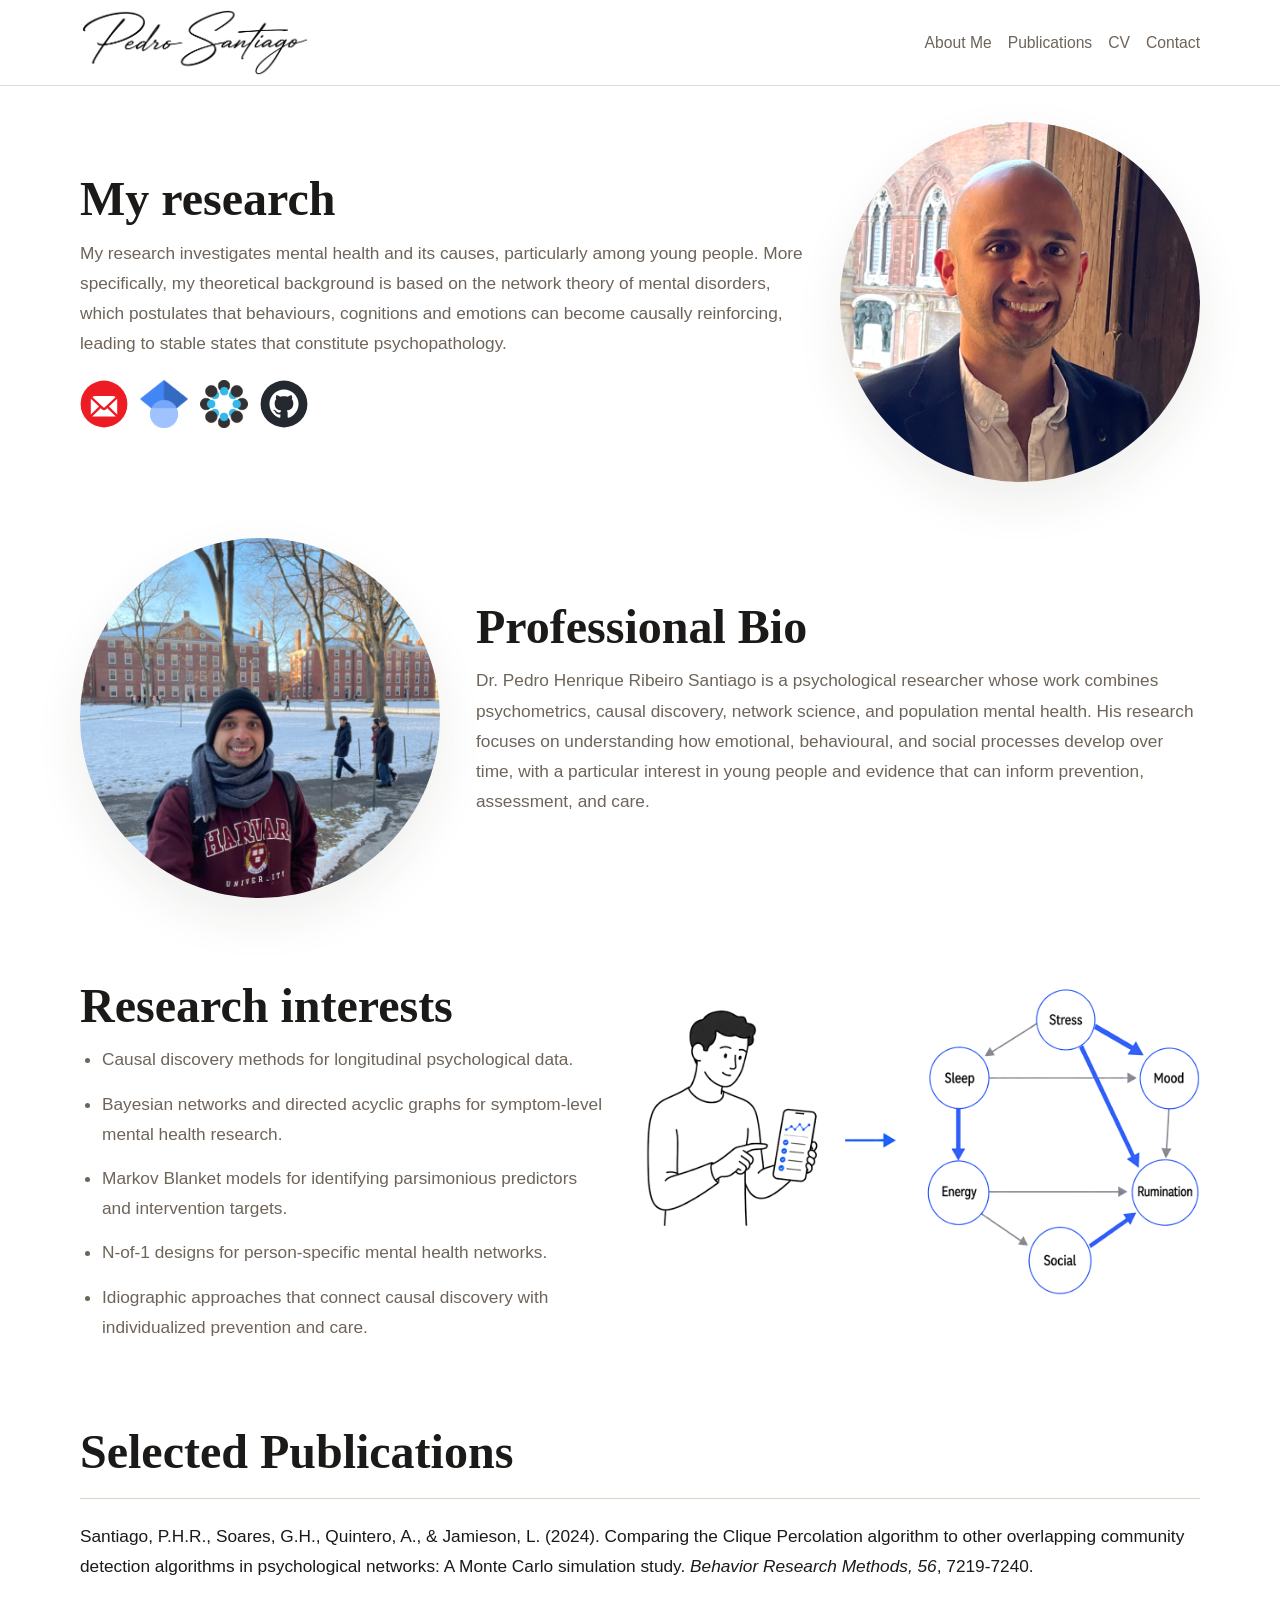
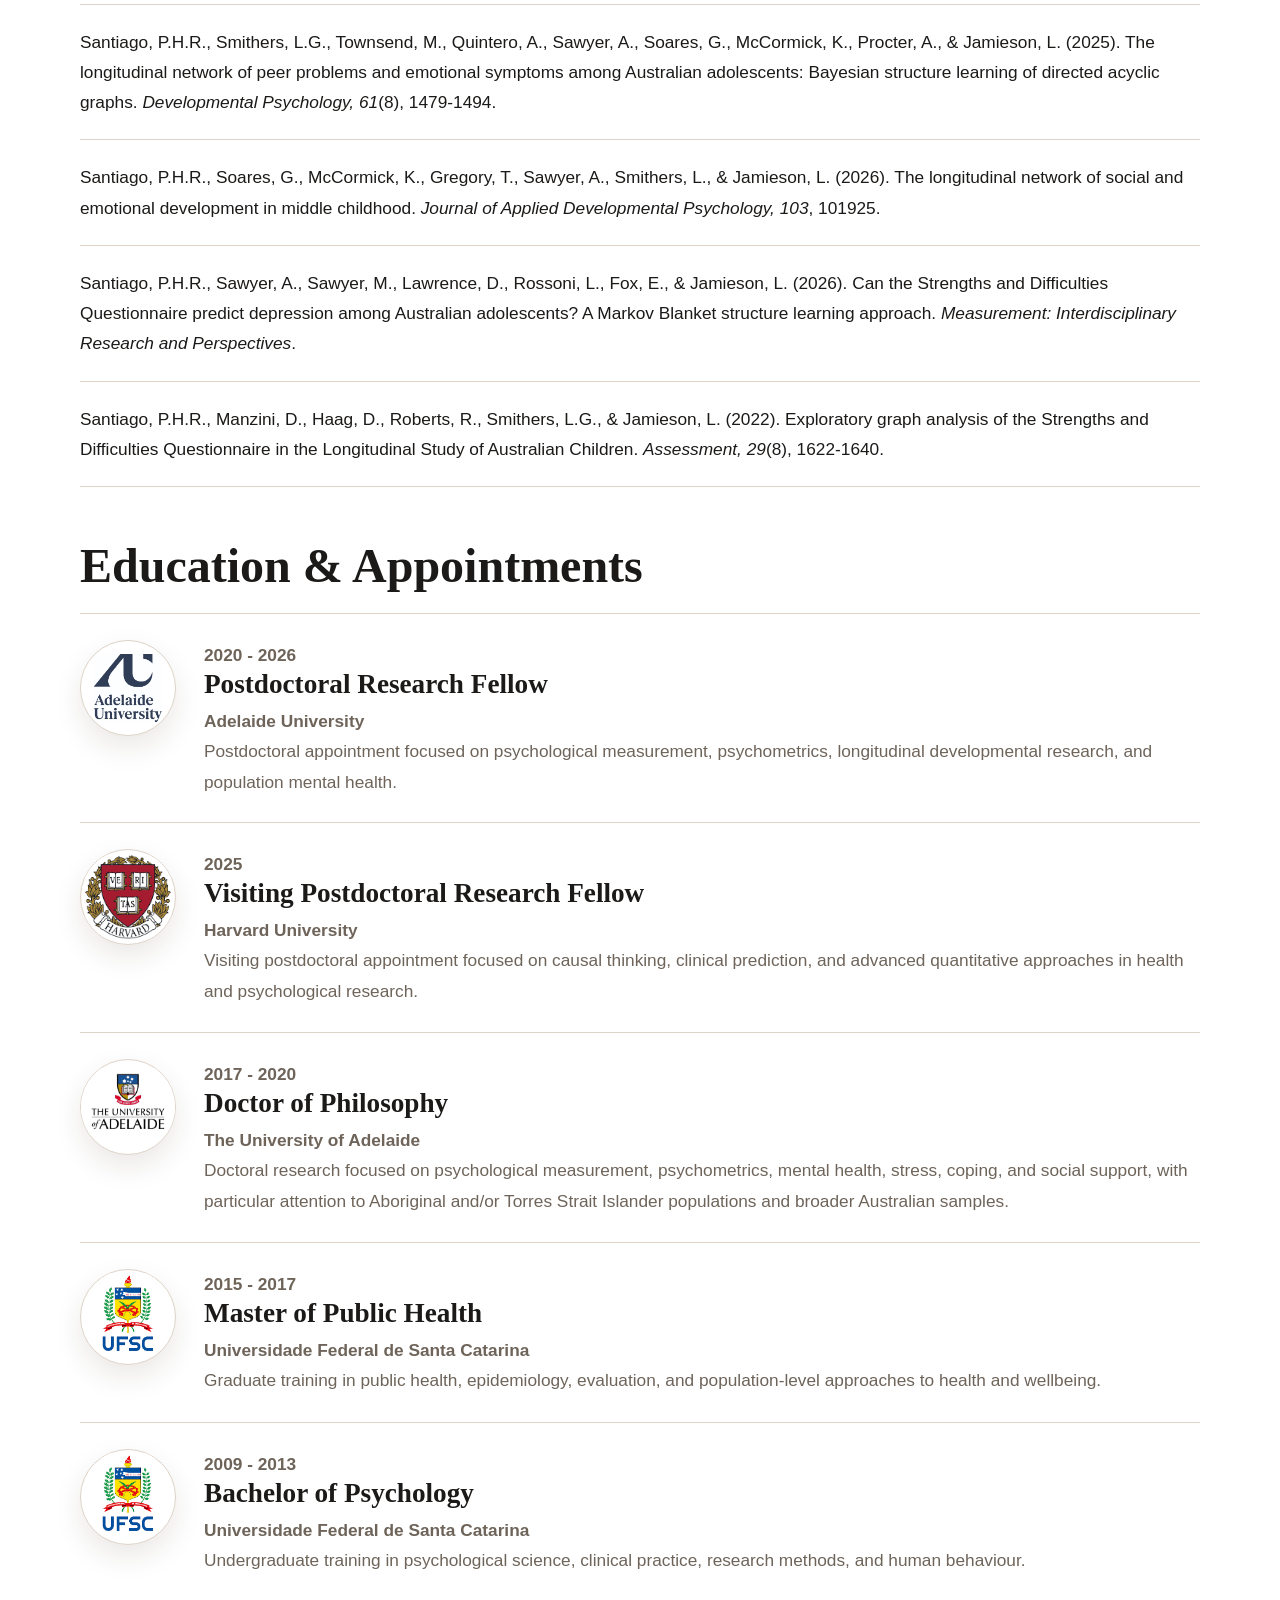
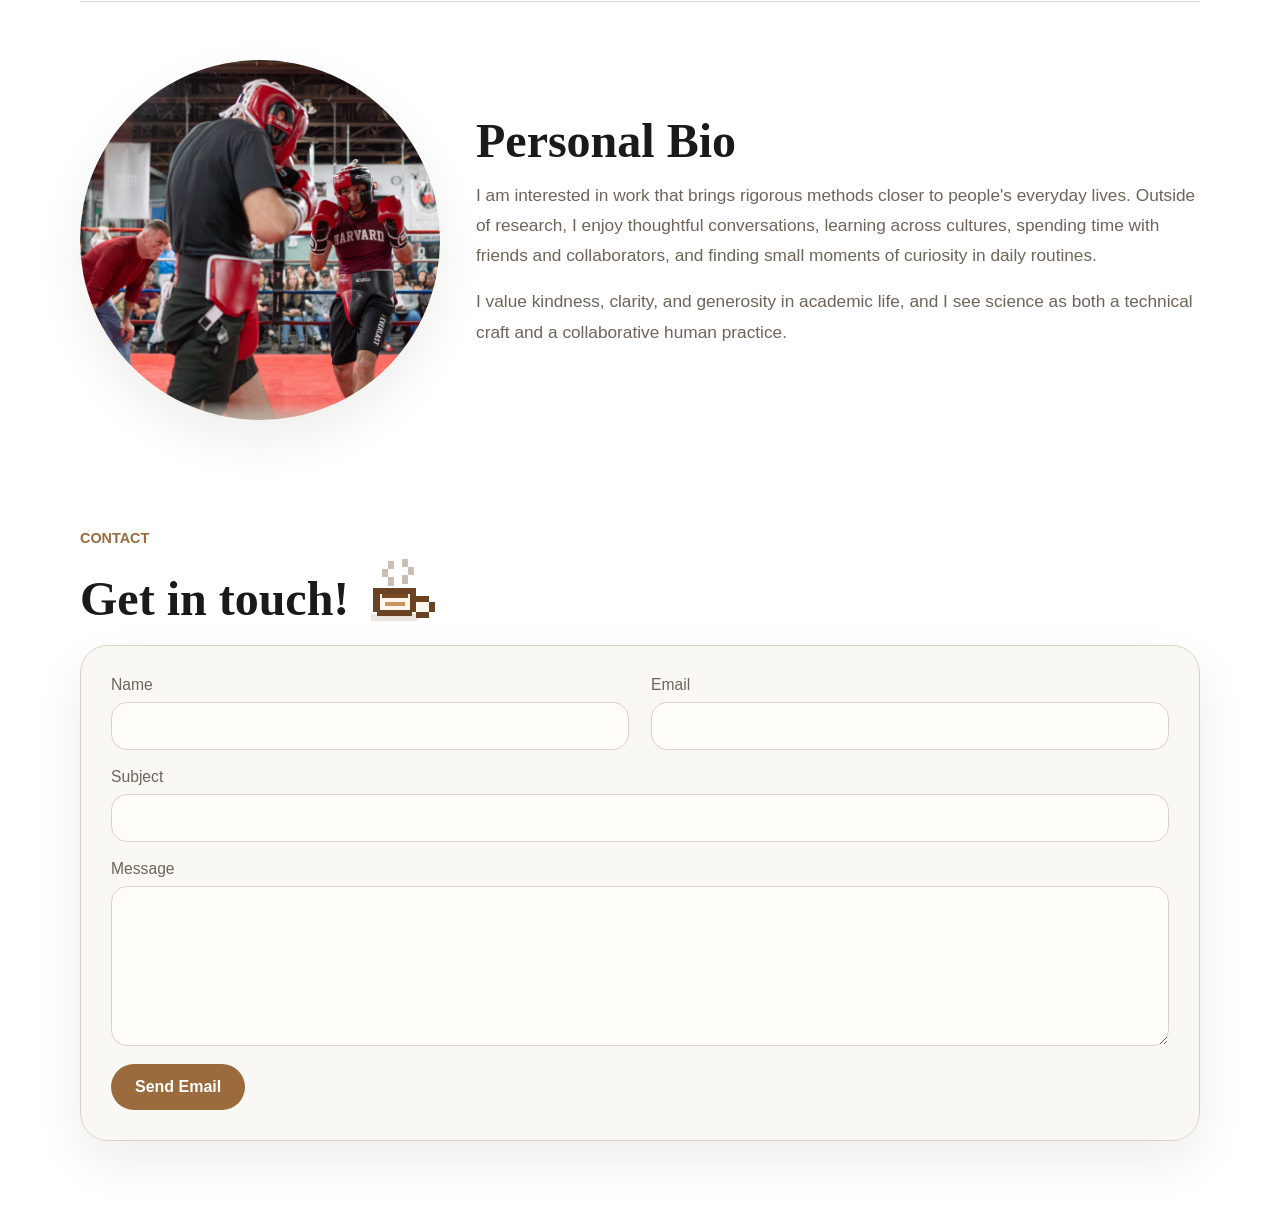
==== index.html @ 16406cd9 "Initial personal website" ====
<!DOCTYPE html>
<html lang="en">
  <head>
    <meta charset="UTF-8" />
    <meta name="viewport" content="width=device-width, initial-scale=1.0" />
    <title>Pedro Henrique Ribeiro Santiago</title>
    <link rel="stylesheet" href="styles.css" />
  </head>
  <body>
    <header class="site-header">
      <div class="header-inner">
        <a class="site-signature" href="./index.html" aria-label="Pedro Henrique Ribeiro Santiago home">
          <img
            src="./assets/signature.png"
            alt="Pedro Henrique Ribeiro Santiago"
          />
        </a>
        <nav class="site-nav" aria-label="Primary">
          <a href="./index.html#professional-bio">About Me</a>
          <a href="./publications.html">Publications</a>
          <a href="./cv.html">CV</a>
          <a href="./index.html#contact">Contact</a>
        </nav>
      </div>
    </header>

    <main class="page">
      <section class="feature-card research-intro section" id="home" aria-labelledby="home-title">
        <div class="feature-copy">
          <h2 id="home-title">My research</h2>
          <p>
            My research investigates mental health and its causes, particularly
            among young people. More specifically, my theoretical background is
            based on the network theory of mental disorders, which postulates
            that behaviours, cognitions and emotions can become causally
            reinforcing, leading to stable states that constitute
            psychopathology.
          </p>
          <div class="profile-links" aria-label="Academic profile links">
            <a href="#contact" aria-label="Contact by email">
              <img src="./assets/email.svg" alt="" />
            </a>
            <a
              href="https://scholar.google.com/citations?user=TGJTQwYAAAAJ"
              target="_blank"
              rel="noreferrer"
              aria-label="Google Scholar profile"
            >
              <img src="./assets/scholar.png" alt="" />
            </a>
            <a
              href="https://osf.io/user/zxw4c?tab=2"
              target="_blank"
              rel="noreferrer"
              aria-label="Open Science Framework profile"
            >
              <img src="./assets/osf-logo.png" alt="" />
            </a>
            <a
              href="https://github.com/pedro-ribeirosantiago"
              target="_blank"
              rel="noreferrer"
              aria-label="GitHub profile"
            >
              <img src="./assets/github.svg" alt="" />
            </a>
          </div>
        </div>
        <div class="feature-media portrait-circle">
          <img
            src="./assets/pedro.png"
            alt="Portrait of Pedro Henrique Ribeiro Santiago"
          />
        </div>
      </section>

      <section class="feature-card bio-feature section" id="professional-bio" aria-labelledby="bio-title">
        <div class="feature-media portrait-circle">
          <img
            src="./assets/harvard-photo-circle.jpg"
            alt="Pedro Henrique Ribeiro Santiago at Harvard University"
          />
        </div>
        <div class="feature-copy">
          <h2 id="bio-title">Professional Bio</h2>
          <p>
            Dr. Pedro Henrique Ribeiro Santiago is a psychological researcher
            whose work combines psychometrics, causal discovery, network
            science, and population mental health. His research focuses on
            understanding how emotional, behavioural, and social processes
            develop over time, with a particular interest in young people and
            evidence that can inform prevention, assessment, and care.
          </p>
        </div>
      </section>

      <section class="feature-card feature-card-reverse section" id="about" aria-labelledby="about-title">
        <div class="feature-copy">
          <h2 id="about-title">Research interests</h2>
          <ul class="research-list">
            <li>Causal discovery methods for longitudinal psychological data.</li>
            <li>Bayesian networks and directed acyclic graphs for symptom-level mental health research.</li>
            <li>Markov Blanket models for identifying parsimonious predictors and intervention targets.</li>
            <li>N-of-1 designs for person-specific mental health networks.</li>
            <li>Idiographic approaches that connect causal discovery with individualized prevention and care.</li>
          </ul>
        </div>
        <div class="feature-media network-panel">
          <img
            src="./assets/research-interests.png"
            alt="Diagram of a person-specific network model using repeated daily assessments"
          />
        </div>
      </section>

      <section class="publications section" aria-labelledby="selected-publications-title">
        <div class="section-heading">
          <h2 id="selected-publications-title">Selected Publications</h2>
        </div>

        <ol class="publication-list">
          <li>
            Santiago, P.H.R., Soares, G.H., Quintero, A., &amp; Jamieson, L.
            (2024). Comparing the Clique Percolation algorithm to other
            overlapping community detection algorithms in psychological
            networks: A Monte Carlo simulation study.
            <em>Behavior Research Methods, 56</em>, 7219-7240.
          </li>
          <li>
            Santiago, P.H.R., Smithers, L.G., Townsend, M., Quintero, A.,
            Sawyer, A., Soares, G., McCormick, K., Procter, A., &amp; Jamieson,
            L. (2025). The longitudinal network of peer problems and emotional
            symptoms among Australian adolescents: Bayesian structure learning
            of directed acyclic graphs.
            <em>Developmental Psychology, 61</em>(8), 1479-1494.
          </li>
          <li>
            Santiago, P.H.R., Soares, G., McCormick, K., Gregory, T., Sawyer,
            A., Smithers, L., &amp; Jamieson, L. (2026). The longitudinal network
            of social and emotional development in middle childhood.
            <em>Journal of Applied Developmental Psychology, 103</em>, 101925.
          </li>
          <li>
            Santiago, P.H.R., Sawyer, A., Sawyer, M., Lawrence, D., Rossoni,
            L., Fox, E., &amp; Jamieson, L. (2026). Can the Strengths and
            Difficulties Questionnaire predict depression among Australian
            adolescents? A Markov Blanket structure learning approach.
            <em>Measurement: Interdisciplinary Research and Perspectives</em>.
          </li>
          <li>
            Santiago, P.H.R., Manzini, D., Haag, D., Roberts, R., Smithers,
            L.G., &amp; Jamieson, L. (2022). Exploratory graph analysis of the
            Strengths and Difficulties Questionnaire in the Longitudinal Study
            of Australian Children. <em>Assessment, 29</em>(8), 1622-1640.
          </li>
        </ol>
      </section>

      <section class="education section education-parallax" aria-labelledby="education-title">
        <div class="section-heading">
          <h2 id="education-title">Education &amp; Appointments</h2>
        </div>

        <div class="education-list">
          <article class="education-item">
            <div class="education-logo education-logo-au">
              <img
                src="./assets/au-logo-stacked-cmyk.jpg"
                alt="Adelaide University logo"
              />
            </div>
            <div class="education-copy">
              <p class="education-date">2020 - 2026</p>
              <h3>Postdoctoral Research Fellow</h3>
              <p class="education-place">Adelaide University</p>
              <p>
                Postdoctoral appointment focused on psychological measurement,
                psychometrics, longitudinal developmental research, and
                population mental health.
              </p>
            </div>
          </article>

          <article class="education-item">
            <div class="education-logo">
              <img
                src="./assets/harvard.png"
                alt="Harvard University logo"
              />
            </div>
            <div class="education-copy">
              <p class="education-date">2025</p>
              <h3>Visiting Postdoctoral Research Fellow</h3>
              <p class="education-place">Harvard University</p>
              <p>
                Visiting postdoctoral appointment focused on causal thinking,
                clinical prediction, and advanced quantitative approaches in
                health and psychological research.
              </p>
            </div>
          </article>

          <article class="education-item">
            <div class="education-logo education-logo-adelaide">
              <img
                src="./assets/adelaide.jpg"
                alt="The University of Adelaide logo"
              />
            </div>
            <div class="education-copy">
              <p class="education-date">2017 - 2020</p>
              <h3>Doctor of Philosophy</h3>
              <p class="education-place">The University of Adelaide</p>
              <p>
                Doctoral research focused on psychological measurement,
                psychometrics, mental health, stress, coping, and social
                support, with particular attention to Aboriginal and/or Torres
                Strait Islander populations and broader Australian samples.
              </p>
            </div>
          </article>

          <article class="education-item">
            <div class="education-logo">
              <img
                src="./assets/ufsc.png"
                alt="Universidade Federal de Santa Catarina logo"
              />
            </div>
            <div class="education-copy">
              <p class="education-date">2015 - 2017</p>
              <h3>Master of Public Health</h3>
              <p class="education-place">
                Universidade Federal de Santa Catarina
              </p>
              <p>
                Graduate training in public health, epidemiology, evaluation,
                and population-level approaches to health and wellbeing.
              </p>
            </div>
          </article>

          <article class="education-item">
            <div class="education-logo">
              <img
                src="./assets/ufsc.png"
                alt="Universidade Federal de Santa Catarina logo"
              />
            </div>
            <div class="education-copy">
              <p class="education-date">2009 - 2013</p>
              <h3>Bachelor of Psychology</h3>
              <p class="education-place">
                Universidade Federal de Santa Catarina
              </p>
              <p>
                Undergraduate training in psychological science, clinical
                practice, research methods, and human behaviour.
              </p>
            </div>
          </article>
        </div>
      </section>

      <section class="feature-card bio-feature section personal-bio" id="personal-bio" aria-labelledby="personal-bio-title">
        <div class="feature-media portrait-circle personal-bio-photo">
          <img
            src="./assets/personal-bio.jpg"
            alt="Pedro Henrique Ribeiro Santiago boxing at Harvard"
          />
        </div>
        <div class="feature-copy">
          <h2 id="personal-bio-title">Personal Bio</h2>
          <p>
            I am interested in work that brings rigorous methods closer to
            people&apos;s everyday lives. Outside of research, I enjoy thoughtful
            conversations, learning across cultures, spending time with friends
            and collaborators, and finding small moments of curiosity in daily
            routines.
          </p>
          <p>
            I value kindness, clarity, and generosity in academic life, and I
            see science as both a technical craft and a collaborative human
            practice.
          </p>
        </div>
      </section>

      <section class="contact section" id="contact" aria-labelledby="contact-title">
        <div class="section-heading">
          <p class="eyebrow">Contact</p>
          <div class="contact-title-row">
            <h2 id="contact-title">Get in touch!</h2>
            <div class="coffee-illustration" aria-hidden="true">
              <svg viewBox="0 0 80 66" role="presentation" shape-rendering="crispEdges">
                <g class="pixel-steam">
                  <rect x="28" y="4" width="6" height="8" />
                  <rect x="22" y="12" width="6" height="8" />
                  <rect x="28" y="20" width="6" height="8" />
                </g>
                <g class="pixel-steam pixel-steam-two">
                  <rect x="42" y="2" width="6" height="8" />
                  <rect x="48" y="10" width="6" height="8" />
                  <rect x="42" y="18" width="6" height="8" />
                </g>
                <rect class="pixel-shadow" x="12" y="56" width="46" height="6" />
                <rect class="pixel-outline" x="14" y="30" width="42" height="6" />
                <rect class="pixel-cup" x="18" y="36" width="34" height="18" />
                <rect class="pixel-outline" x="18" y="52" width="34" height="6" />
                <rect class="pixel-outline" x="14" y="36" width="6" height="18" />
                <rect class="pixel-outline" x="50" y="36" width="6" height="18" />
                <rect class="pixel-coffee" x="22" y="36" width="26" height="4" />
                <rect class="pixel-line" x="25" y="44" width="20" height="4" />
                <rect class="pixel-outline" x="56" y="38" width="12" height="6" />
                <rect class="pixel-outline" x="68" y="44" width="6" height="10" />
                <rect class="pixel-outline" x="56" y="54" width="12" height="6" />
                <rect class="pixel-cup" x="56" y="44" width="12" height="10" />
              </svg>
            </div>
          </div>
        </div>

        <form class="contact-form" id="contact-form" novalidate>
          <input
            type="hidden"
            name="access_key"
            value="REPLACE_WITH_YOUR_WEB3FORMS_ACCESS_KEY"
          />
          <input
            type="hidden"
            name="subject"
            value="Website contact from pedrohenriqueribeirosantiago.com"
          />
          <input
            type="hidden"
            name="from_name"
            value="Pedro Henrique Ribeiro Santiago Website"
          />
          <input type="hidden" name="replyto" value="phrs16@gmail.com" />
          <input
            type="checkbox"
            name="botcheck"
            class="botcheck"
            tabindex="-1"
            autocomplete="off"
          />
          <label>
            Name
            <input type="text" name="name" required />
          </label>
          <label>
            Email
            <input type="email" name="email" required />
          </label>
          <label>
            Subject
            <input type="text" name="user_subject" required />
          </label>
          <label>
            Message
            <textarea name="message" rows="6" required></textarea>
          </label>
          <button type="submit">Send Email</button>
          <p class="form-status" id="form-status" aria-live="polite"></p>
        </form>
      </section>
    </main>

    <script>
      const contactForm = document.getElementById("contact-form");
      const formStatus = document.getElementById("form-status");
      const accessKeyField = contactForm.querySelector(
        'input[name="access_key"]'
      );

      contactForm.addEventListener("submit", async (event) => {
        event.preventDefault();

        if (
          !accessKeyField.value ||
          accessKeyField.value === "REPLACE_WITH_YOUR_WEB3FORMS_ACCESS_KEY"
        ) {
          formStatus.textContent =
            "Add your Web3Forms access key in the HTML before using this form.";
          formStatus.dataset.state = "error";
          return;
        }

        const formData = new FormData(contactForm);
        const object = Object.fromEntries(formData);

        object.subject = `Website contact: ${formData.get("user_subject")}`;
        object.replyto = formData.get("email");

        formStatus.textContent = "Sending message...";
        formStatus.dataset.state = "pending";

        try {
          const response = await fetch("https://api.web3forms.com/submit", {
            method: "POST",
            headers: {
              "Content-Type": "application/json",
              Accept: "application/json",
            },
            body: JSON.stringify(object),
          });

          const result = await response.json();

          if (response.ok) {
            formStatus.textContent = "Your message has been sent successfully.";
            formStatus.dataset.state = "success";
            contactForm.reset();
            return;
          }

          formStatus.textContent =
            result.message || "The message could not be sent right now.";
          formStatus.dataset.state = "error";
        } catch (error) {
          formStatus.textContent =
            "The message could not be sent right now. Please try again later.";
          formStatus.dataset.state = "error";
        }
      });

      const educationSection = document.querySelector(".education-parallax");

      if (educationSection) {
        const revealEducation = () => {
          educationSection.classList.add("is-revealed");
        };

        educationSection.classList.add("education-ready");

        if (window.matchMedia("(prefers-reduced-motion: reduce)").matches) {
          revealEducation();
        } else {
          const educationObserver = new IntersectionObserver(
            (entries, observer) => {
              entries.forEach((entry) => {
                if (!entry.isIntersecting) return;

                revealEducation();
                observer.unobserve(entry.target);
              });
            },
            {
              rootMargin: "0px 0px -18% 0px",
              threshold: 0.18,
            }
          );

          educationObserver.observe(educationSection);
        }
      }
    </script>
  </body>
</html>
---- styles.css ----
:root {
  --background: #ffffff;
  --surface: #f7f3ee;
  --surface-strong: #ece2d4;
  --text: #1c1a18;
  --muted: #6e645a;
  --line: #ddd2c6;
  --accent: #9b6b3d;
  --accent-deep: #6b4222;
  --shadow: 0 20px 50px rgba(56, 39, 24, 0.08);
}

* {
  box-sizing: border-box;
}

html {
  scroll-behavior: smooth;
}

body {
  margin: 0;
  background: #ffffff;
  color: var(--text);
  font-family: "Avenir Next", "Segoe UI", Helvetica, Arial, sans-serif;
}

a {
  color: inherit;
}

img {
  display: block;
  width: 100%;
  height: auto;
}

.site-header {
  position: sticky;
  top: 0;
  z-index: 10;
  background: rgba(255, 255, 255, 0.92);
  backdrop-filter: blur(14px);
  border-bottom: 1px solid rgba(221, 210, 198, 0.8);
}

.header-inner {
  width: min(1120px, calc(100% - 40px));
  margin: 0 auto;
  padding: 8px 0;
  display: flex;
  align-items: center;
  justify-content: space-between;
  gap: 24px;
}

.site-signature {
  display: block;
  flex: 0 1 230px;
  min-width: 165px;
}

.site-signature img {
  display: block;
  width: 100%;
  height: auto;
}

.site-nav a {
  text-decoration: none;
}

.site-nav {
  display: flex;
  flex-wrap: wrap;
  gap: 16px;
  justify-content: flex-end;
}

.site-nav a {
  color: var(--muted);
  font-size: 0.98rem;
}

.page {
  width: min(1120px, calc(100% - 40px));
  margin: 0 auto;
  padding: 22px 0 88px;
}

.page-narrow {
  width: min(1120px, calc(100% - 40px));
}

.section {
  scroll-margin-top: 96px;
}

.hero {
  padding: 16px 0 18px;
}

.hero-copy {
  padding: 26px 0 12px;
}

.eyebrow {
  margin: 0 0 10px;
  color: var(--accent);
  font-size: 0.9rem;
  font-weight: 600;
  letter-spacing: 0;
  text-transform: uppercase;
}

h1,
h2 {
  margin: 0;
  font-family: "Iowan Old Style", "Palatino Linotype", "Book Antiqua", Georgia,
    serif;
  font-weight: 600;
  line-height: 0.95;
}

h1 {
  width: 100%;
  font-size: 3.8rem;
  line-height: 1;
  letter-spacing: 0;
  white-space: normal;
}

h2 {
  margin-bottom: 16px;
  font-size: 3rem;
}

.intro,
.feature-copy p,
.research-list li,
.publication-list li {
  font-size: 1.08rem;
  line-height: 1.75;
}

.intro {
  max-width: 640px;
  margin: 18px 0 0;
  color: var(--muted);
}

.feature-card {
  display: grid;
  grid-template-columns: 1.05fr 1fr;
  gap: 36px;
  align-items: center;
  padding: 28px 0;
}

.feature-card-reverse {
  grid-template-columns: 1fr 1.05fr;
}

.home-feature {
  grid-template-columns: 1fr minmax(260px, 360px);
}

.research-intro {
  grid-template-columns: 1fr minmax(260px, 360px);
  padding: 14px 0 28px;
}

.research-intro .feature-copy {
  max-width: 100%;
}

.research-intro .portrait-circle {
  justify-self: end;
}

.bio-feature {
  grid-template-columns: minmax(240px, 360px) 1fr;
}

.bio-feature .portrait-circle {
  justify-self: start;
}

.personal-bio {
  margin: 18px 0 28px;
  padding: 40px 0;
}

.feature-media {
  overflow: hidden;
  border-radius: 28px;
  box-shadow: var(--shadow);
  background: var(--surface);
  aspect-ratio: 4 / 5;
}

.feature-media img {
  width: 100%;
  height: 100%;
  object-fit: cover;
  object-position: center 25%;
}

.portrait-circle {
  aspect-ratio: 1;
  border-radius: 50%;
  max-width: 360px;
  justify-self: end;
}

.portrait-circle img {
  object-position: center 18%;
}

.personal-bio-photo img {
  object-position: 77% 46%;
}

.feature-copy {
  padding: 0;
}

.feature-copy p {
  margin: 0 0 16px;
  color: var(--muted);
}

.profile-links {
  display: flex;
  flex-wrap: wrap;
  gap: 12px;
  margin-top: 22px;
}

.profile-links a {
  display: grid;
  width: 48px;
  aspect-ratio: 1;
  place-items: center;
  border: 0;
  border-radius: 50%;
  background: #ffffff;
  box-shadow: none;
  transition:
    transform 180ms ease,
    box-shadow 180ms ease;
}

.profile-links a:hover {
  transform: translateY(-2px);
}

.profile-links img {
  width: 48px;
  height: 48px;
  object-fit: contain;
  display: block;
}

.research-list {
  display: grid;
  gap: 14px;
  margin: 0;
  padding-left: 22px;
  color: var(--muted);
}

.publications {
  padding-top: 30px;
}

.publications-page {
  padding-top: 34px;
}

.section-heading {
  margin-bottom: 24px;
}

.publication-list {
  margin: 0;
  padding: 0;
  list-style: none;
  border-top: 1px solid var(--line);
}

.publication-list li {
  padding: 22px 0;
  border-bottom: 1px solid var(--line);
}

.publications-page {
  counter-reset: publication;
}

.publications-page .publication-list li {
  position: relative;
  padding-left: 3.2rem;
}

.publications-page .publication-list li::before {
  counter-increment: publication;
  content: counter(publication) ".";
  position: absolute;
  left: 0;
  top: 22px;
  color: var(--accent-deep);
  font-weight: 700;
}

.publication-list em {
  font-style: italic;
}

.publication-group {
  margin-bottom: 42px;
}

.education {
  padding-top: 56px;
}

.education-list {
  display: grid;
  gap: 0;
  border-top: 1px solid var(--line);
}

.education-item {
  display: grid;
  grid-template-columns: 96px 1fr;
  gap: 28px;
  padding: 26px 0;
  align-items: start;
  border-bottom: 1px solid var(--line);
}

.education-ready .education-logo,
.education-ready .education-copy {
  opacity: 0;
  transition:
    opacity 1400ms ease,
    transform 2200ms cubic-bezier(0.16, 1, 0.3, 1);
  transition-delay: var(--reveal-delay, 0ms);
  will-change: opacity, transform;
}

.education-ready .education-logo {
  transform: translateX(-110px);
}

.education-ready .education-copy {
  transform: translateX(110px);
}

.education-ready.is-revealed .education-logo,
.education-ready.is-revealed .education-copy {
  opacity: 1;
  transform: translateX(0);
}

.education-item:nth-child(1) {
  --reveal-delay: 0ms;
}

.education-item:nth-child(2) {
  --reveal-delay: 260ms;
}

.education-item:nth-child(3) {
  --reveal-delay: 520ms;
}

.education-item:nth-child(4) {
  --reveal-delay: 780ms;
}

.education-item:nth-child(5) {
  --reveal-delay: 1040ms;
}

.education-logo {
  width: 96px;
  aspect-ratio: 1;
  overflow: hidden;
  border-radius: 50%;
  background: #ffffff;
  border: 1px solid var(--line);
  box-shadow: 0 12px 28px rgba(56, 39, 24, 0.1);
}

.education-logo img {
  width: 100%;
  height: 100%;
  object-fit: contain;
  padding: 4px;
}

.education-logo-adelaide img {
  padding: 7px;
  transform: translateY(-5px) scale(1.35);
}

.education-logo-au img {
  object-fit: contain;
  object-position: center;
  padding: 13px;
  transform: none;
}

.education-logo img[src$="ufsc.png"] {
  padding: 8px;
  transform: translateY(-5px);
}

.education-copy h3 {
  margin: 0 0 6px;
  font-family: "Iowan Old Style", "Palatino Linotype", "Book Antiqua", Georgia,
    serif;
  font-size: 1.7rem;
  line-height: 1.1;
}

.education-date {
  margin: 0 0 8px;
  color: var(--accent);
  font-size: 0.92rem;
  font-weight: 700;
}

.education-place {
  margin: 0 0 10px;
  color: var(--accent-deep);
  font-weight: 600;
}

.education-copy p {
  margin: 0;
  color: var(--muted);
  font-size: 1.08rem;
  line-height: 1.75;
}

.publications-page h2,
.cv-page h2 {
  margin-top: 34px;
  font-size: 2rem;
}

.publication-section-title,
.cv-section-title {
  display: inline-flex;
  gap: 10px;
  align-items: baseline;
}

.heading-icon,
.cv-heading-icon {
  width: 0.78em;
  height: 0.78em;
  flex: 0 0 auto;
  color: var(--text);
  fill: none;
  stroke: currentColor;
  stroke-width: 1.8;
  stroke-linecap: round;
  stroke-linejoin: round;
  transform: translateY(0.08em);
}

.cv-block {
  padding: 22px 0;
  border-bottom: 1px solid var(--line);
}

.cv-block:first-of-type {
  padding-top: 10px;
}

.cv-block p {
  margin: 0;
  color: var(--muted);
  font-size: 1.08rem;
  line-height: 1.75;
}

.cv-list {
  display: grid;
  gap: 10px;
  margin: 0;
  padding-left: 22px;
  color: var(--muted);
  font-size: 1.08rem;
  line-height: 1.75;
}

.cv-entry-list strong {
  color: var(--accent-deep);
  font-weight: 700;
}

.cv-entry-list a {
  color: var(--accent-deep);
  text-decoration-thickness: 1px;
  text-underline-offset: 0.18em;
}

.network-panel {
  aspect-ratio: 4 / 3;
  box-shadow: none;
  background: transparent;
}

.network-panel img {
  object-fit: contain;
  padding: 0;
}

.contact {
  padding-top: 42px;
}

.contact-intro {
  max-width: 560px;
}

.contact-intro a {
  color: var(--accent-deep);
}

.contact-title-row {
  display: flex;
  flex-wrap: wrap;
  gap: 14px;
  align-items: flex-end;
}

.contact-title-row h2 {
  margin-bottom: 0;
}

.coffee-illustration {
  width: 82px;
  margin: 0 0 -3px -4px;
  transform: translateY(1px);
}

.coffee-illustration svg {
  display: block;
  width: 100%;
  overflow: visible;
}

.pixel-outline {
  fill: var(--accent-deep);
}

.pixel-cup {
  fill: #fff7ec;
}

.pixel-coffee {
  fill: #7b4a25;
}

.pixel-line {
  fill: #c9945d;
}

.pixel-shadow {
  fill: rgba(107, 66, 34, 0.13);
}

.pixel-steam {
  fill: rgba(107, 66, 34, 0.35);
  animation: pixel-steam-rise 2.8s steps(4, end) infinite;
  transform-origin: center;
}

.pixel-steam-two {
  animation-delay: 0.6s;
}

@keyframes pixel-steam-rise {
  0% {
    opacity: 0;
    transform: translateY(8px);
  }

  35%,
  65% {
    opacity: 0.72;
  }

  100% {
    opacity: 0;
    transform: translateY(-8px);
  }
}

.contact-form {
  display: grid;
  grid-template-columns: repeat(2, minmax(0, 1fr));
  gap: 18px 22px;
  padding: 30px;
  border: 1px solid var(--line);
  border-radius: 28px;
  background: rgba(247, 243, 238, 0.6);
  box-shadow: var(--shadow);
}

.contact-form label {
  display: grid;
  gap: 8px;
  color: var(--muted);
  font-size: 0.98rem;
  font-weight: 500;
}

.contact-form label:last-of-type {
  grid-column: 1 / -1;
}

.contact-form label:nth-of-type(3) {
  grid-column: 1 / -1;
}

.botcheck {
  display: none;
}

.contact-form input,
.contact-form textarea {
  width: 100%;
  border: 1px solid var(--line);
  border-radius: 16px;
  padding: 14px 16px;
  background: #fffdfa;
  color: var(--text);
  font: inherit;
}

.contact-form textarea {
  resize: vertical;
  min-height: 160px;
}

.contact-form button {
  width: fit-content;
  border: 0;
  border-radius: 999px;
  padding: 14px 24px;
  background: var(--accent);
  color: #fff;
  font: inherit;
  font-weight: 600;
  cursor: pointer;
}

.form-status {
  margin: 0;
  align-self: center;
  color: var(--muted);
  font-size: 0.95rem;
}

.form-status[data-state="pending"] {
  color: var(--accent-deep);
}

.form-status[data-state="success"] {
  color: #2e6b46;
}

.form-status[data-state="error"] {
  color: #9b3d3d;
}

@media (max-width: 860px) {
  .header-inner,
  .page {
    width: min(100% - 28px, 1120px);
  }

  .page {
    padding-top: 22px;
  }

  .feature-card,
  .feature-card-reverse {
    grid-template-columns: 1fr;
    gap: 20px;
  }

  .feature-copy {
    padding: 0;
  }

  .education-item {
    grid-template-columns: 76px 1fr;
    gap: 18px;
  }

  .education-logo {
    width: 76px;
  }

  .portrait-circle {
    justify-self: center;
    max-width: 320px;
  }

  .contact-form {
    grid-template-columns: 1fr;
    padding: 22px;
  }
}

@media (prefers-reduced-motion: reduce) {
  .education-ready .education-logo,
  .education-ready .education-copy {
    opacity: 1;
    transform: none;
    transition: none;
  }

  .pixel-steam {
    animation: none;
    opacity: 0.65;
  }
}

@media (max-width: 520px) {
  .hero {
    padding-bottom: 40px;
  }

  .header-inner {
    align-items: flex-start;
    flex-direction: column;
  }

  .site-signature {
    width: 205px;
  }

  .site-nav {
    width: 100%;
    justify-content: flex-start;
  }

  h1 {
    font-size: 2.35rem;
  }

  h2 {
    font-size: 2.15rem;
  }

  .intro,
  .feature-copy p,
  .research-list li,
  .education-copy p,
  .cv-block p,
  .cv-list,
  .publication-list li {
    font-size: 1rem;
  }
}
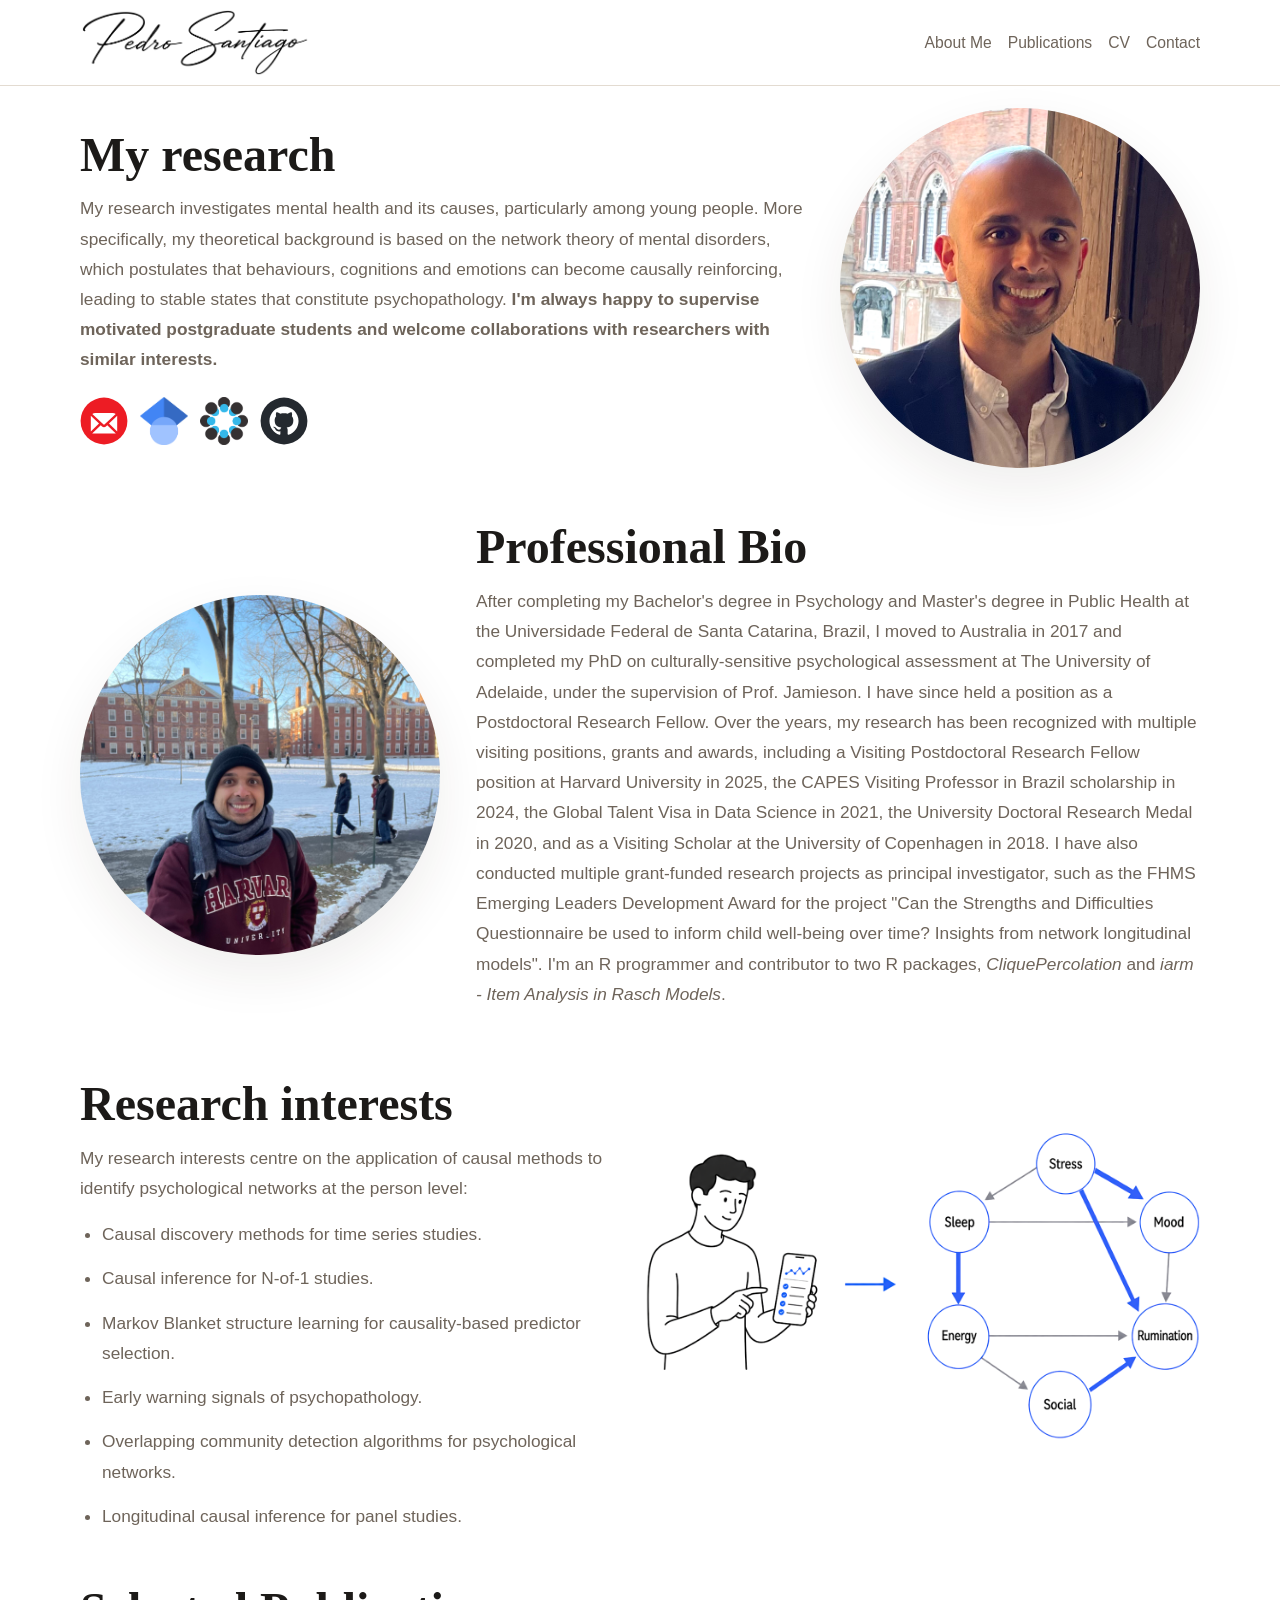
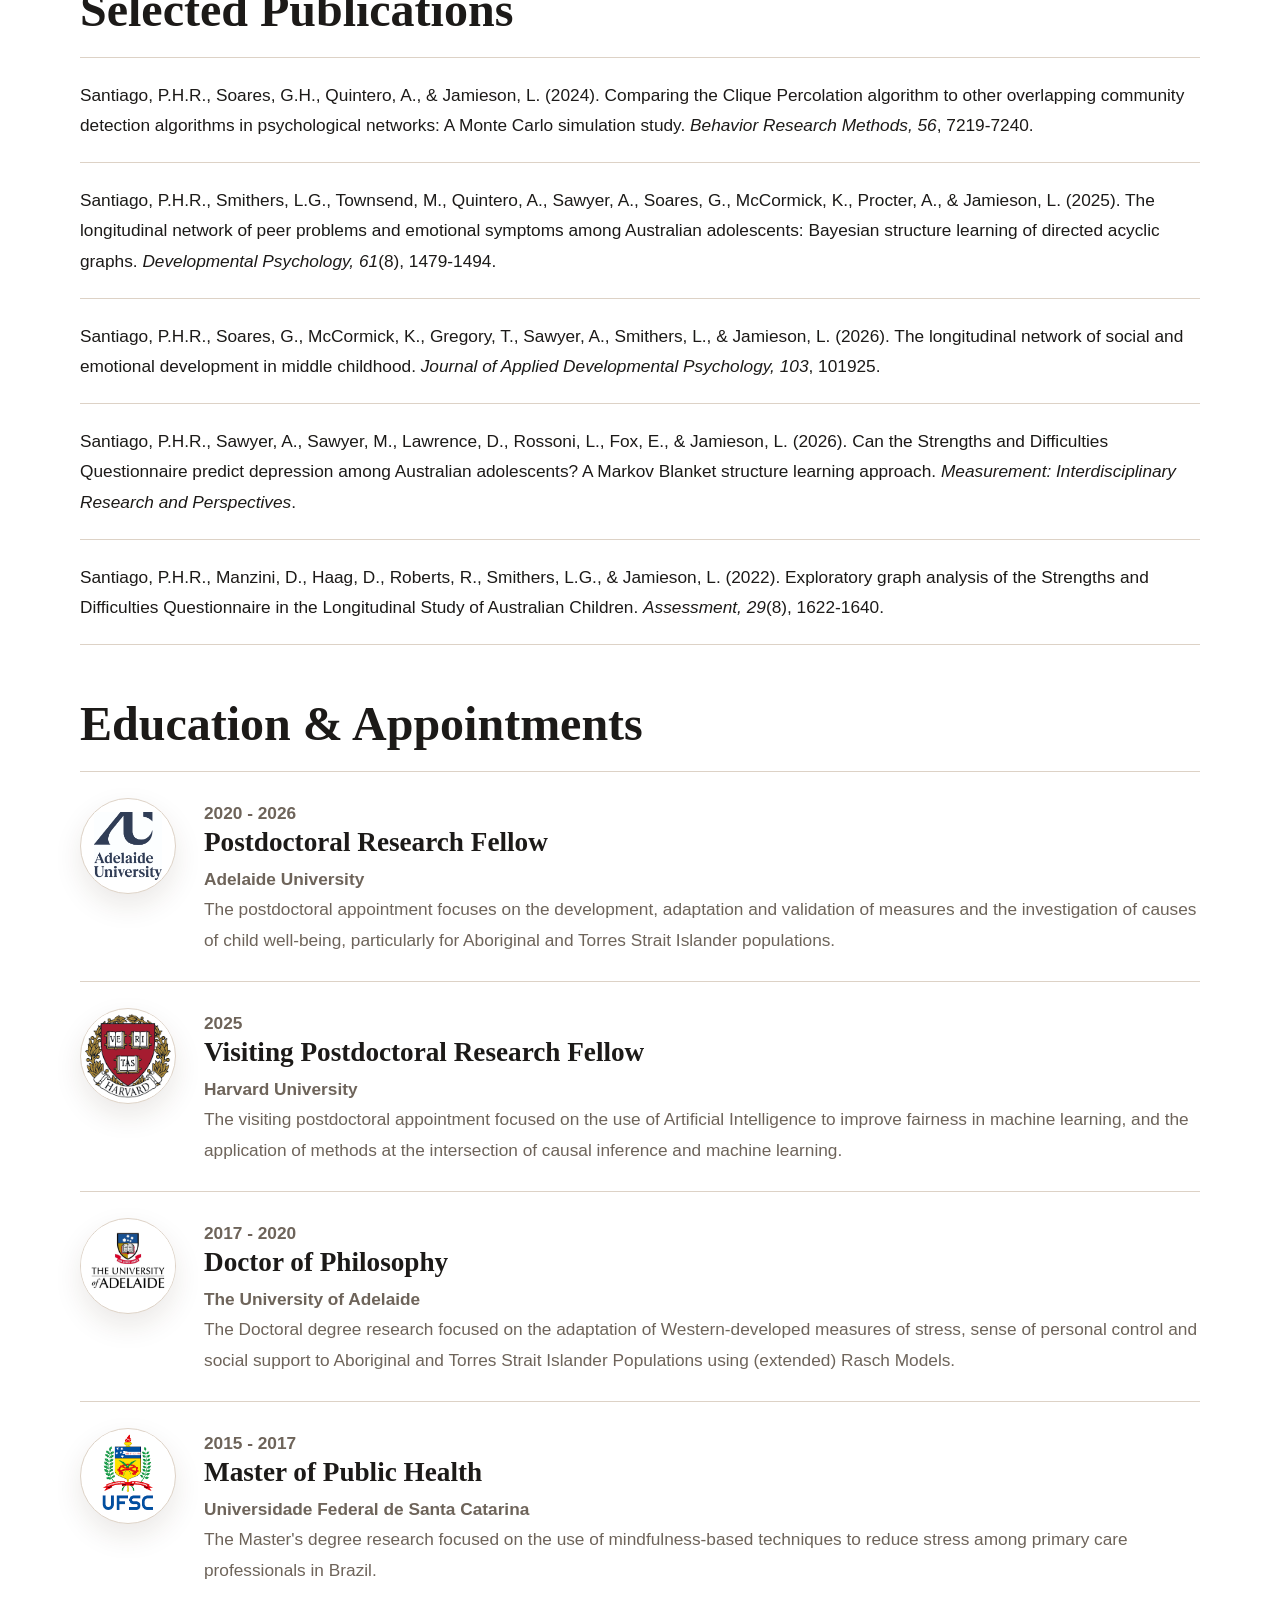
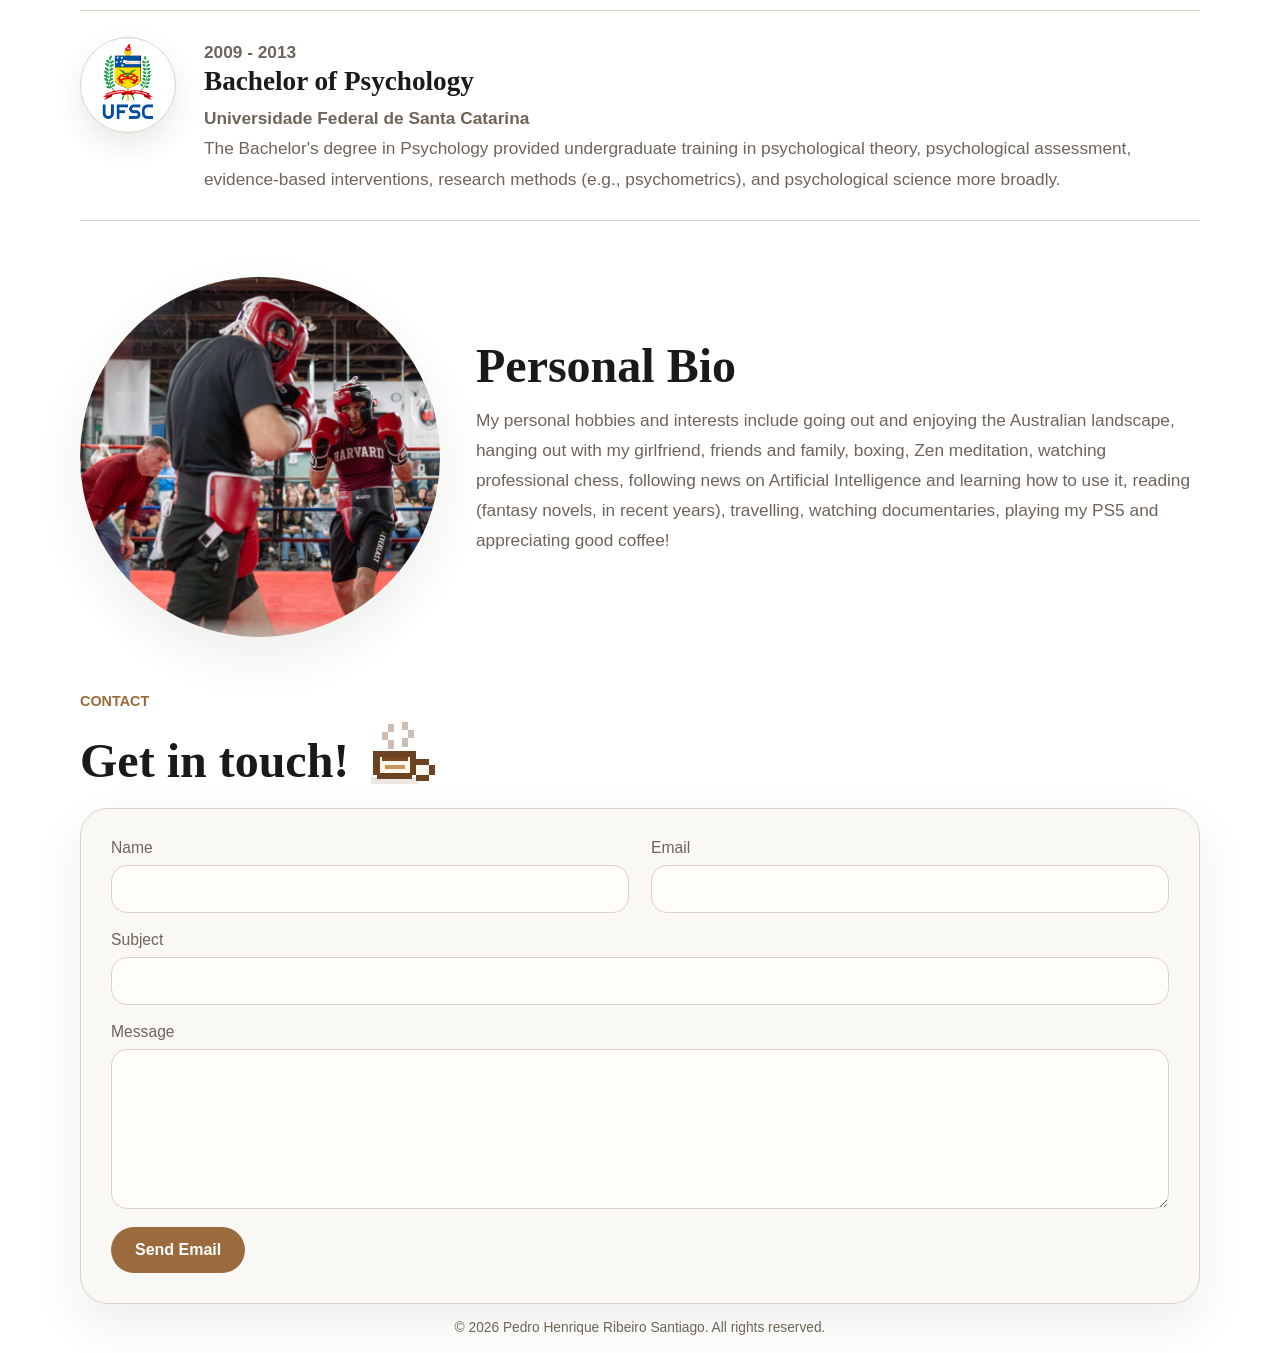
==== commit cd0e0927: "Initial website version" ====
--- a/index.html
+++ b/index.html
@@ -16,7 +16,7 @@
           />
         </a>
         <nav class="site-nav" aria-label="Primary">
-          <a href="./index.html#professional-bio">About Me</a>
+          <a href="./index.html">About Me</a>
           <a href="./publications.html">Publications</a>
           <a href="./cv.html">CV</a>
           <a href="./index.html#contact">Contact</a>
@@ -34,7 +34,9 @@
             based on the network theory of mental disorders, which postulates
             that behaviours, cognitions and emotions can become causally
             reinforcing, leading to stable states that constitute
-            psychopathology.
+            psychopathology. <strong>I'm always happy to supervise motivated postgraduate
+            students and welcome collaborations with researchers with similar
+            interests.</strong>
           </p>
           <div class="profile-links" aria-label="Academic profile links">
             <a href="#contact" aria-label="Contact by email">
@@ -84,12 +86,22 @@
         <div class="feature-copy">
           <h2 id="bio-title">Professional Bio</h2>
           <p>
-            Dr. Pedro Henrique Ribeiro Santiago is a psychological researcher
-            whose work combines psychometrics, causal discovery, network
-            science, and population mental health. His research focuses on
-            understanding how emotional, behavioural, and social processes
-            develop over time, with a particular interest in young people and
-            evidence that can inform prevention, assessment, and care.
+            After completing my Bachelor's degree in Psychology and Master's degree
+            in Public Health at the Universidade Federal de Santa Catarina, Brazil,
+            I moved to Australia in 2017 and completed my PhD on culturally-sensitive
+            psychological assessment at The University of Adelaide, under the supervision
+            of Prof. Jamieson. I have since held a position as a Postdoctoral Research Fellow. 
+            Over the years, my research has been recognized with multiple visiting positions, 
+            grants and awards, including a Visiting Postdoctoral Research Fellow position 
+            at Harvard University in 2025, the CAPES Visiting Professor in Brazil 
+            scholarship in 2024, the Global Talent Visa in Data Science in 2021, 
+            the University Doctoral Research Medal in 2020, and as a Visiting Scholar
+            at the University of Copenhagen in 2018. I have also 
+            conducted multiple grant-funded research projects as principal investigator, such as the 
+            FHMS Emerging Leaders Development Award for the project "Can the Strengths 
+            and Difficulties Questionnaire be used to inform child well-being over time? 
+            Insights from network longitudinal models". I'm an R programmer and contributor to
+            two R packages, <em>CliquePercolation</em> and <em>iarm - Item Analysis in Rasch Models</em>.
           </p>
         </div>
       </section>
@@ -97,12 +109,14 @@
       <section class="feature-card feature-card-reverse section" id="about" aria-labelledby="about-title">
         <div class="feature-copy">
           <h2 id="about-title">Research interests</h2>
+          <p style="margin-bottom: 1rem;">My research interests centre on the application of causal methods to identify psychological networks at the person level:</p>
           <ul class="research-list">
-            <li>Causal discovery methods for longitudinal psychological data.</li>
-            <li>Bayesian networks and directed acyclic graphs for symptom-level mental health research.</li>
-            <li>Markov Blanket models for identifying parsimonious predictors and intervention targets.</li>
-            <li>N-of-1 designs for person-specific mental health networks.</li>
-            <li>Idiographic approaches that connect causal discovery with individualized prevention and care.</li>
+            <li>Causal discovery methods for time series studies.</li>
+            <li>Causal inference for N-of-1 studies.</li>
+            <li>Markov Blanket structure learning for causality-based predictor selection.</li>
+            <li>Early warning signals of psychopathology.</li>
+            <li>Overlapping community detection algorithms for psychological networks.</li>
+            <li>Longitudinal causal inference for panel studies.</li>
           </ul>
         </div>
         <div class="feature-media network-panel">
@@ -174,9 +188,11 @@
               <h3>Postdoctoral Research Fellow</h3>
               <p class="education-place">Adelaide University</p>
               <p>
-                Postdoctoral appointment focused on psychological measurement,
-                psychometrics, longitudinal developmental research, and
-                population mental health.
+                The postdoctoral appointment 
+                focuses on the development, adaptation and validation of measures and 
+                the investigation of causes of child well-being, 
+                particularly for Aboriginal and Torres Strait Islander
+                populations.
               </p>
             </div>
           </article>
@@ -193,9 +209,8 @@
               <h3>Visiting Postdoctoral Research Fellow</h3>
               <p class="education-place">Harvard University</p>
               <p>
-                Visiting postdoctoral appointment focused on causal thinking,
-                clinical prediction, and advanced quantitative approaches in
-                health and psychological research.
+                The visiting postdoctoral appointment focused on the use of Artificial Intelligence to improve fairness in machine learning,
+                and the application of methods at the intersection of causal inference and machine learning.
               </p>
             </div>
           </article>
@@ -212,10 +227,9 @@
               <h3>Doctor of Philosophy</h3>
               <p class="education-place">The University of Adelaide</p>
               <p>
-                Doctoral research focused on psychological measurement,
-                psychometrics, mental health, stress, coping, and social
-                support, with particular attention to Aboriginal and/or Torres
-                Strait Islander populations and broader Australian samples.
+                The Doctoral degree research focused on the adaptation of Western-developed measures
+                of stress, sense of personal control and social support to Aboriginal and Torres Strait 
+                Islander Populations using (extended) Rasch Models.
               </p>
             </div>
           </article>
@@ -234,8 +248,9 @@
                 Universidade Federal de Santa Catarina
               </p>
               <p>
-                Graduate training in public health, epidemiology, evaluation,
-                and population-level approaches to health and wellbeing.
+                The Master's degree research focused on the use
+                of mindfulness-based techniques to reduce stress among primary care
+                professionals in Brazil.
               </p>
             </div>
           </article>
@@ -254,8 +269,9 @@
                 Universidade Federal de Santa Catarina
               </p>
               <p>
-                Undergraduate training in psychological science, clinical
-                practice, research methods, and human behaviour.
+                The Bachelor's degree in Psychology provided undergraduate training
+                in psychological theory, psychological assessment, evidence-based interventions,
+                research methods (e.g., psychometrics), and psychological science more broadly.
               </p>
             </div>
           </article>
@@ -272,16 +288,12 @@
         <div class="feature-copy">
           <h2 id="personal-bio-title">Personal Bio</h2>
           <p>
-            I am interested in work that brings rigorous methods closer to
-            people&apos;s everyday lives. Outside of research, I enjoy thoughtful
-            conversations, learning across cultures, spending time with friends
-            and collaborators, and finding small moments of curiosity in daily
-            routines.
-          </p>
-          <p>
-            I value kindness, clarity, and generosity in academic life, and I
-            see science as both a technical craft and a collaborative human
-            practice.
+            My personal hobbies and interests include going out and enjoying the
+            Australian landscape, hanging out with my girlfriend, friends and family,
+            boxing, Zen meditation, watching professional chess,
+            following news on Artificial Intelligence and learning how to use it, reading 
+            (fantasy novels, in recent years), travelling, watching documentaries,
+            playing my PS5 and appreciating good coffee!
           </p>
         </div>
       </section>
@@ -320,12 +332,13 @@
           </div>
         </div>
 
-        <form class="contact-form" id="contact-form" novalidate>
-          <input
-            type="hidden"
-            name="access_key"
-            value="REPLACE_WITH_YOUR_WEB3FORMS_ACCESS_KEY"
-          />
+        <form
+          class="contact-form"
+          id="contact-form"
+          action="https://formspree.io/f/mzdonkqd"
+          method="POST"
+          novalidate
+        >
           <input
             type="hidden"
             name="subject"
@@ -336,7 +349,6 @@
             name="from_name"
             value="Pedro Henrique Ribeiro Santiago Website"
           />
-          <input type="hidden" name="replyto" value="phrs16@gmail.com" />
           <input
             type="checkbox"
             name="botcheck"
@@ -365,47 +377,33 @@
         </form>
       </section>
     </main>
+    <footer class="site-footer">
+      <p>&copy; 2026 Pedro Henrique Ribeiro Santiago. All rights reserved.</p>
+    </footer>
 
     <script>
       const contactForm = document.getElementById("contact-form");
       const formStatus = document.getElementById("form-status");
-      const accessKeyField = contactForm.querySelector(
-        'input[name="access_key"]'
-      );
 
       contactForm.addEventListener("submit", async (event) => {
         event.preventDefault();
 
-        if (
-          !accessKeyField.value ||
-          accessKeyField.value === "REPLACE_WITH_YOUR_WEB3FORMS_ACCESS_KEY"
-        ) {
-          formStatus.textContent =
-            "Add your Web3Forms access key in the HTML before using this form.";
-          formStatus.dataset.state = "error";
-          return;
-        }
-
         const formData = new FormData(contactForm);
-        const object = Object.fromEntries(formData);
-
-        object.subject = `Website contact: ${formData.get("user_subject")}`;
-        object.replyto = formData.get("email");
+
+        formData.set("subject", `Website contact: ${formData.get("user_subject")}`);
+        formData.set("_replyto", formData.get("email"));
 
         formStatus.textContent = "Sending message...";
         formStatus.dataset.state = "pending";
 
         try {
-          const response = await fetch("https://api.web3forms.com/submit", {
+          const response = await fetch(contactForm.action, {
             method: "POST",
             headers: {
-              "Content-Type": "application/json",
               Accept: "application/json",
             },
-            body: JSON.stringify(object),
+            body: formData,
           });
-
-          const result = await response.json();
 
           if (response.ok) {
             formStatus.textContent = "Your message has been sent successfully.";
@@ -414,6 +412,7 @@
             return;
           }
 
+          const result = await response.json();
           formStatus.textContent =
             result.message || "The message could not be sent right now.";
           formStatus.dataset.state = "error";
--- a/styles.css
+++ b/styles.css
@@ -85,15 +85,33 @@
 .page {
   width: min(1120px, calc(100% - 40px));
   margin: 0 auto;
-  padding: 22px 0 88px;
+  padding: 22px 0 12px;
 }
 
 .page-narrow {
   width: min(1120px, calc(100% - 40px));
 }
 
+.site-footer {
+  width: min(1120px, calc(100% - 40px));
+  margin: 0 auto;
+  padding: 0 0 18px;
+  color: var(--muted);
+  font-size: 0.86rem;
+  text-align: center;
+}
+
+.site-footer p {
+  margin: 0;
+  padding-top: 4px;
+}
+
 .section {
   scroll-margin-top: 96px;
+}
+
+.page > .section + .section {
+  margin-top: 56px;
 }
 
 .hero {
@@ -154,7 +172,7 @@
   grid-template-columns: 1.05fr 1fr;
   gap: 36px;
   align-items: center;
-  padding: 28px 0;
+  padding: 0;
 }
 
 .feature-card-reverse {
@@ -167,7 +185,6 @@
 
 .research-intro {
   grid-template-columns: 1fr minmax(260px, 360px);
-  padding: 14px 0 28px;
 }
 
 .research-intro .feature-copy {
@@ -187,8 +204,7 @@
 }
 
 .personal-bio {
-  margin: 18px 0 28px;
-  padding: 40px 0;
+  margin: 0;
 }
 
 .feature-media {
@@ -271,15 +287,45 @@
 }
 
 .publications {
-  padding-top: 30px;
+  padding-top: 0;
 }
 
 .publications-page {
-  padding-top: 34px;
+  padding-top: 0;
+}
+
+.publications-hero {
+  display: grid;
+  grid-template-columns: minmax(0, 1fr) minmax(280px, 420px);
+  gap: 32px;
+  align-items: start;
+  margin-bottom: -82px;
 }
 
 .section-heading {
   margin-bottom: 24px;
+}
+
+.citation-note {
+  margin: 12px 0 0;
+  color: var(--muted);
+  font-size: 1rem;
+}
+
+.citation-card {
+  margin: 0;
+  padding: 0;
+  border: 0;
+  border-radius: 24px;
+  background: transparent;
+  box-shadow: none;
+  transform: translateY(22px) rotate(-0.8deg);
+}
+
+.citation-card img {
+  display: block;
+  width: 100%;
+  height: auto;
 }
 
 .publication-list {
@@ -321,8 +367,12 @@
   margin-bottom: 42px;
 }
 
+.page > .section:last-child > .publication-group:last-child {
+  margin-bottom: 0;
+}
+
 .education {
-  padding-top: 56px;
+  padding-top: 0;
 }
 
 .education-list {
@@ -450,6 +500,10 @@
 .cv-page h2 {
   margin-top: 34px;
   font-size: 2rem;
+}
+
+.publications-page .publication-section-title:first-of-type {
+  margin-top: 0;
 }
 
 .publication-section-title,
@@ -522,7 +576,7 @@
 }
 
 .contact {
-  padding-top: 42px;
+  padding-top: 0;
 }
 
 .contact-intro {
@@ -697,6 +751,14 @@
     gap: 20px;
   }
 
+  .feature-card .feature-copy {
+    order: 1;
+  }
+
+  .feature-card .feature-media {
+    order: 2;
+  }
+
   .feature-copy {
     padding: 0;
   }
@@ -736,22 +798,46 @@
 }
 
 @media (max-width: 520px) {
+  .page {
+    padding-top: 16px;
+  }
+
+  .page > .section + .section {
+    margin-top: 52px;
+  }
+
   .hero {
     padding-bottom: 40px;
   }
 
   .header-inner {
-    align-items: flex-start;
-    flex-direction: column;
+    align-items: center;
+    flex-direction: row;
+    gap: 8px;
   }
 
   .site-signature {
-    width: 205px;
+    flex: 0 0 116px;
+    width: 116px;
+    min-width: 0;
+    height: 46px;
+    overflow: hidden;
+  }
+
+  .site-signature img {
+    width: 116px;
+    max-width: none;
   }
 
   .site-nav {
-    width: 100%;
-    justify-content: flex-start;
+    flex: 1;
+    width: auto;
+    gap: 8px;
+    justify-content: flex-end;
+  }
+
+  .site-nav a {
+    font-size: 0.78rem;
   }
 
   h1 {
@@ -760,6 +846,36 @@
 
   h2 {
     font-size: 2.15rem;
+  }
+
+  .publications-hero {
+    grid-template-columns: 1fr;
+    gap: 14px;
+    margin-bottom: 36px;
+  }
+
+  .citation-card {
+    margin: 2px 0;
+    transform: none;
+  }
+
+  .research-intro .portrait-circle {
+    margin-top: 10px;
+  }
+
+  .portrait-circle {
+    width: min(320px, 100%);
+    justify-self: center;
+    margin-right: auto;
+    margin-left: auto;
+  }
+
+  #about + .publications {
+    margin-top: 20px;
+  }
+
+  #contact {
+    scroll-margin-top: 76px;
   }
 
   .intro,
